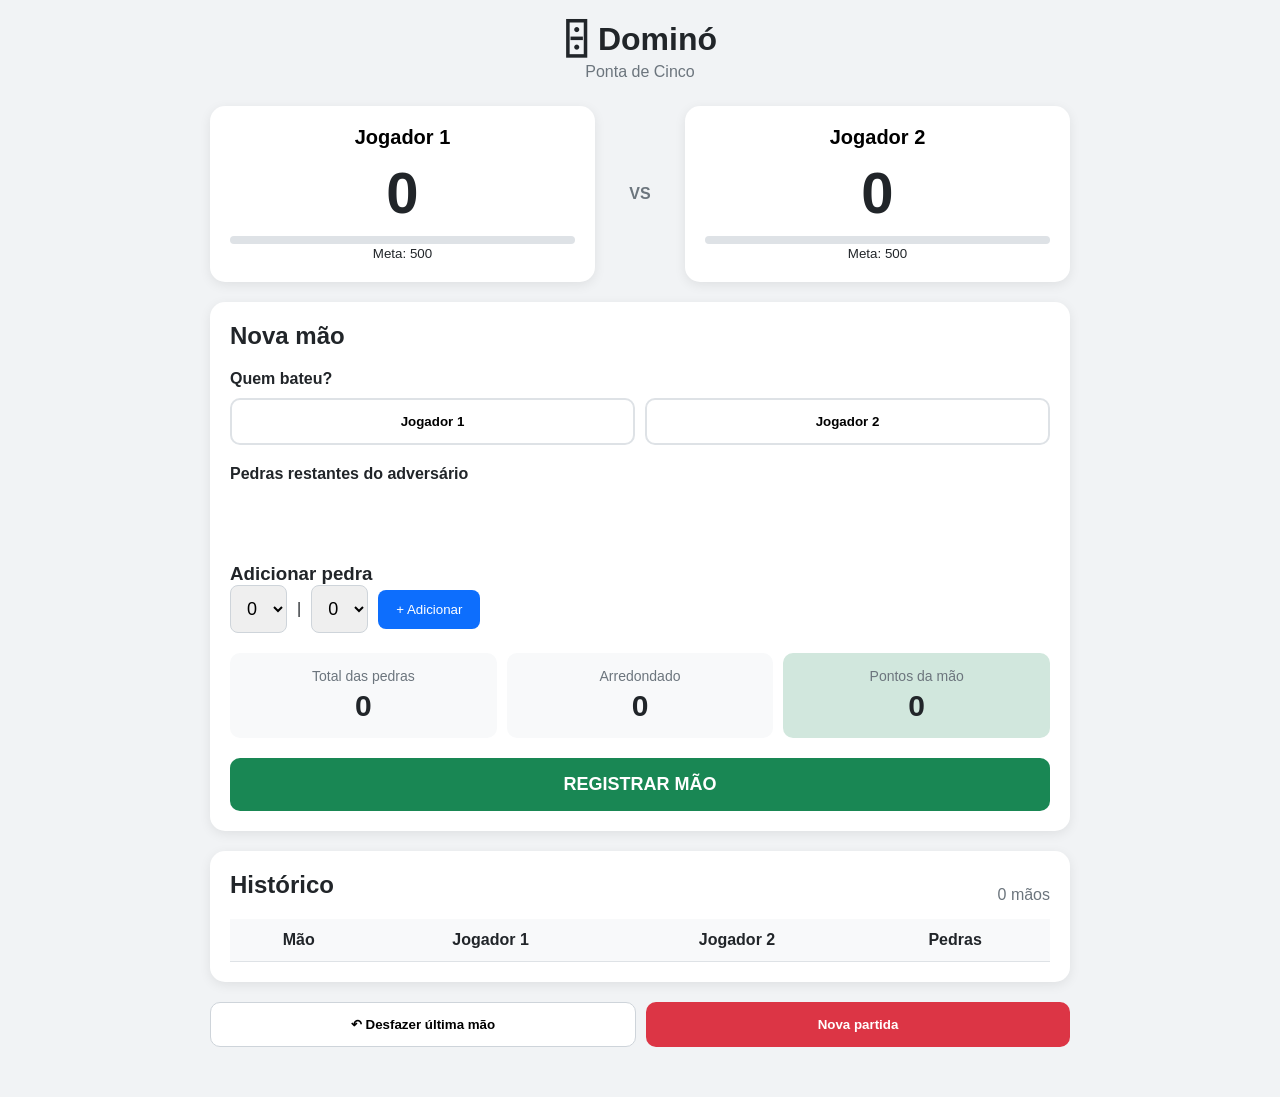
==== domino.html @ 83d8d3a5 "Add files via upload" ====
<!DOCTYPE html>
<html lang="pt-BR">
<head>
    <meta charset="UTF-8">
    <meta name="viewport" content="width=device-width, initial-scale=1.0">

    <title>Dominó - Ponta de Cinco</title>

    <link rel="stylesheet" href="estyle.css">
</head>

<body>

    <main class="container">

        <header>
            <h1>🁫 Dominó</h1>
            <p>Ponta de Cinco</p>
        </header>


        <!-- =========================
             PLACAR
        ========================== -->

        <section class="placar">

            <div class="jogador-card" id="cardJogador1">

                <input
                    type="text"
                    id="nomeJogador1"
                    value="Jogador 1"
                    class="nome-jogador"
                >

                <div
                    class="pontuacao"
                    id="pontuacaoJogador1">
                    0
                </div>

                <div class="barra">
                    <div
                        class="progresso"
                        id="progressoJogador1">
                    </div>
                </div>

                <small>Meta: 500</small>

            </div>


            <div class="vs">
                VS
            </div>


            <div class="jogador-card" id="cardJogador2">

                <input
                    type="text"
                    id="nomeJogador2"
                    value="Jogador 2"
                    class="nome-jogador"
                >

                <div
                    class="pontuacao"
                    id="pontuacaoJogador2">
                    0
                </div>

                <div class="barra">
                    <div
                        class="progresso"
                        id="progressoJogador2">
                    </div>
                </div>

                <small>Meta: 500</small>

            </div>

        </section>


        <!-- =========================
             NOVA MÃO
        ========================== -->

        <section class="painel">

            <h2>Nova mão</h2>


            <div class="campo">

                <label>Quem bateu?</label>

                <div class="botoes-jogador">

                    <button
                        id="btnJogador1"
                        class="btn-jogador"
                        onclick="selecionarJogador(1)">
                        Jogador 1
                    </button>

                    <button
                        id="btnJogador2"
                        class="btn-jogador"
                        onclick="selecionarJogador(2)">
                        Jogador 2
                    </button>

                </div>

            </div>


            <div class="campo">

                <label>
                    Pedras restantes do adversário
                </label>

                <div
                    id="pedrasSelecionadas"
                    class="pedras-selecionadas">
                </div>

            </div>


            <!-- TECLADO DE PEDRAS -->

            <div class="selecao-pedra">

                <h3>Adicionar pedra</h3>

                <div class="pedra-input">

                    <select id="ladoA">
                        <option value="0">0</option>
                        <option value="1">1</option>
                        <option value="2">2</option>
                        <option value="3">3</option>
                        <option value="4">4</option>
                        <option value="5">5</option>
                        <option value="6">6</option>
                    </select>

                    <span>|</span>

                    <select id="ladoB">
                        <option value="0">0</option>
                        <option value="1">1</option>
                        <option value="2">2</option>
                        <option value="3">3</option>
                        <option value="4">4</option>
                        <option value="5">5</option>
                        <option value="6">6</option>
                    </select>

                    <button
                        onclick="adicionarPedra()"
                        class="btn-adicionar">
                        + Adicionar
                    </button>

                </div>

            </div>


            <!-- RESULTADO -->

            <div class="resultado">

                <div>
                    <span>Total das pedras</span>
                    <strong id="totalPedras">0</strong>
                </div>

                <div>
                    <span>Arredondado</span>
                    <strong id="totalArredondado">0</strong>
                </div>

                <div class="resultado-final">

                    <span>Pontos da mão</span>

                    <strong id="pontosMao">
                        0
                    </strong>

                </div>

            </div>


            <button
                id="btnRegistrar"
                class="btn-registrar"
                onclick="registrarMao()">

                REGISTRAR MÃO

            </button>

        </section>


        <!-- =========================
             HISTÓRICO
        ========================== -->

        <section class="painel">

            <div class="titulo-historico">

                <h2>Histórico</h2>

                <span id="contadorMaos">
                    0 mãos
                </span>

            </div>


            <div class="tabela-container">

                <table>

                    <thead>

                        <tr>
                            <th>Mão</th>
                            <th>Jogador 1</th>
                            <th>Jogador 2</th>
                            <th>Pedras</th>
                        </tr>

                    </thead>

                    <tbody id="historico">
                    </tbody>

                </table>

            </div>

        </section>


        <!-- =========================
             CONTROLES
        ========================== -->

        <section class="controles">

            <button
                onclick="desfazerMao()"
                class="btn-secundario">

                ↶ Desfazer última mão

            </button>


            <button
                onclick="novaPartida()"
                class="btn-perigo">

                Nova partida

            </button>

        </section>


        <!-- =========================
             MODAL VENCEDOR
        ========================== -->

        <div
            id="modalVencedor"
            class="modal">

            <div class="modal-conteudo">

                <div class="trofeu">
                    🏆
                </div>

                <h2>Fim de jogo!</h2>

                <p id="textoVencedor"></p>

                <button
                    onclick="novaPartida()"
                    class="btn-registrar">

                    NOVA PARTIDA

                </button>

            </div>

        </div>

    </main>


    <script src="escript.js"></script>

</body>
</html>
---- estyle.css ----
* {
    box-sizing: border-box;
    margin: 0;
    padding: 0;
}

body {
    font-family: Arial, Helvetica, sans-serif;
    background: #f1f3f5;
    color: #212529;
}

.container {
    width: 100%;
    max-width: 900px;
    margin: auto;
    padding: 20px;
}


/* =========================
   CABEÇALHO
========================= */

header {
    text-align: center;
    margin-bottom: 25px;
}

header h1 {
    font-size: 32px;
}

header p {
    color: #6c757d;
    margin-top: 5px;
}


/* =========================
   PLACAR
========================= */

.placar {
    display: grid;
    grid-template-columns: 1fr 60px 1fr;
    align-items: center;
    gap: 15px;
    margin-bottom: 20px;
}

.jogador-card {
    background: white;
    border-radius: 15px;
    padding: 20px;
    text-align: center;
    box-shadow: 0 3px 12px rgba(0,0,0,0.08);
}

.nome-jogador {
    width: 100%;
    border: none;
    text-align: center;
    font-size: 20px;
    font-weight: bold;
    background: transparent;
    outline: none;
}

.pontuacao {
    font-size: 58px;
    font-weight: bold;
    margin: 10px 0;
}

.vs {
    text-align: center;
    font-weight: bold;
    color: #6c757d;
}

.barra {
    width: 100%;
    height: 8px;
    background: #dee2e6;
    border-radius: 10px;
    overflow: hidden;
}

.progresso {
    height: 100%;
    width: 0%;
    transition: width .3s;
    background: #198754;
}


/* =========================
   PAINEL
========================= */

.painel {
    background: white;
    border-radius: 15px;
    padding: 20px;
    margin-bottom: 20px;
    box-shadow: 0 3px 12px rgba(0,0,0,0.08);
}

.painel h2 {
    margin-bottom: 20px;
}


/* =========================
   CAMPOS
========================= */

.campo {
    margin-bottom: 20px;
}

.campo label {
    display: block;
    font-weight: bold;
    margin-bottom: 10px;
}

.botoes-jogador {
    display: flex;
    gap: 10px;
}

.btn-jogador {
    flex: 1;
    padding: 14px;
    border: 2px solid #dee2e6;
    background: white;
    border-radius: 10px;
    cursor: pointer;
    font-weight: bold;
}

.btn-jogador.selecionado {
    background: #198754;
    border-color: #198754;
    color: white;
}


/* =========================
   PEDRAS
========================= */

.pedra-input {
    display: flex;
    align-items: center;
    gap: 10px;
}

.pedra-input select {
    padding: 12px;
    font-size: 18px;
    border-radius: 8px;
    border: 1px solid #ced4da;
}

.btn-adicionar {
    padding: 12px 18px;
    border: none;
    border-radius: 8px;
    background: #0d6efd;
    color: white;
    cursor: pointer;
}

.pedras-selecionadas {
    display: flex;
    flex-wrap: wrap;
    gap: 10px;
    min-height: 50px;
}

.pedra {
    display: flex;
    background: #212529;
    color: white;
    border-radius: 8px;
    overflow: hidden;
    cursor: pointer;
}

.pedra span {
    padding: 8px 10px;
}

.pedra span:first-child {
    border-right: 2px solid white;
}

.pedra:hover {
    opacity: .8;
}


/* =========================
   RESULTADO
========================= */

.resultado {
    display: grid;
    grid-template-columns: repeat(3, 1fr);
    gap: 10px;
    margin: 20px 0;
}

.resultado > div {
    background: #f8f9fa;
    padding: 15px;
    border-radius: 10px;
    text-align: center;
}

.resultado span {
    display: block;
    color: #6c757d;
    font-size: 14px;
}

.resultado strong {
    display: block;
    font-size: 30px;
    margin-top: 5px;
}

.resultado-final {
    background: #d1e7dd !important;
}

.btn-registrar {
    width: 100%;
    padding: 16px;
    border: none;
    border-radius: 10px;
    background: #198754;
    color: white;
    font-size: 18px;
    font-weight: bold;
    cursor: pointer;
}

.btn-registrar:hover {
    opacity: .9;
}


/* =========================
   HISTÓRICO
========================= */

.titulo-historico {
    display: flex;
    justify-content: space-between;
    align-items: center;
}

.titulo-historico span {
    color: #6c757d;
}

.tabela-container {
    overflow-x: auto;
}

table {
    width: 100%;
    border-collapse: collapse;
}

th,
td {
    padding: 12px;
    border-bottom: 1px solid #dee2e6;
    text-align: center;
}

th {
    background: #f8f9fa;
}


/* =========================
   CONTROLES
========================= */

.controles {
    display: flex;
    gap: 10px;
    margin-bottom: 30px;
}

.controles button {
    flex: 1;
    padding: 14px;
    border-radius: 10px;
    cursor: pointer;
    font-weight: bold;
}

.btn-secundario {
    background: white;
    border: 1px solid #ced4da;
}

.btn-perigo {
    background: #dc3545;
    color: white;
    border: none;
}


/* =========================
   MODAL
========================= */

.modal {
    display: none;
    position: fixed;
    inset: 0;
    background: rgba(0,0,0,.6);
    align-items: center;
    justify-content: center;
    padding: 20px;
}

.modal.ativo {
    display: flex;
}

.modal-conteudo {
    background: white;
    padding: 35px;
    border-radius: 20px;
    text-align: center;
    width: 100%;
    max-width: 400px;
}

.trofeu {
    font-size: 60px;
    margin-bottom: 15px;
}

.modal-conteudo h2 {
    margin-bottom: 10px;
}

.modal-conteudo p {
    margin-bottom: 25px;
    font-size: 18px;
}


/* =========================
   CELULAR
========================= */

@media (max-width: 600px) {

    .container {
        padding: 10px;
    }

    .placar {
        grid-template-columns: 1fr 35px 1fr;
        gap: 5px;
    }

    .jogador-card {
        padding: 12px 5px;
    }

    .nome-jogador {
        font-size: 16px;
    }

    .pontuacao {
        font-size: 40px;
    }

    .resultado {
        grid-template-columns: 1fr;
    }

    .pedra-input {
        flex-wrap: wrap;
    }

    .btn-adicionar {
        width: 100%;
    }

    .controles {
        flex-direction: column;
    }
}
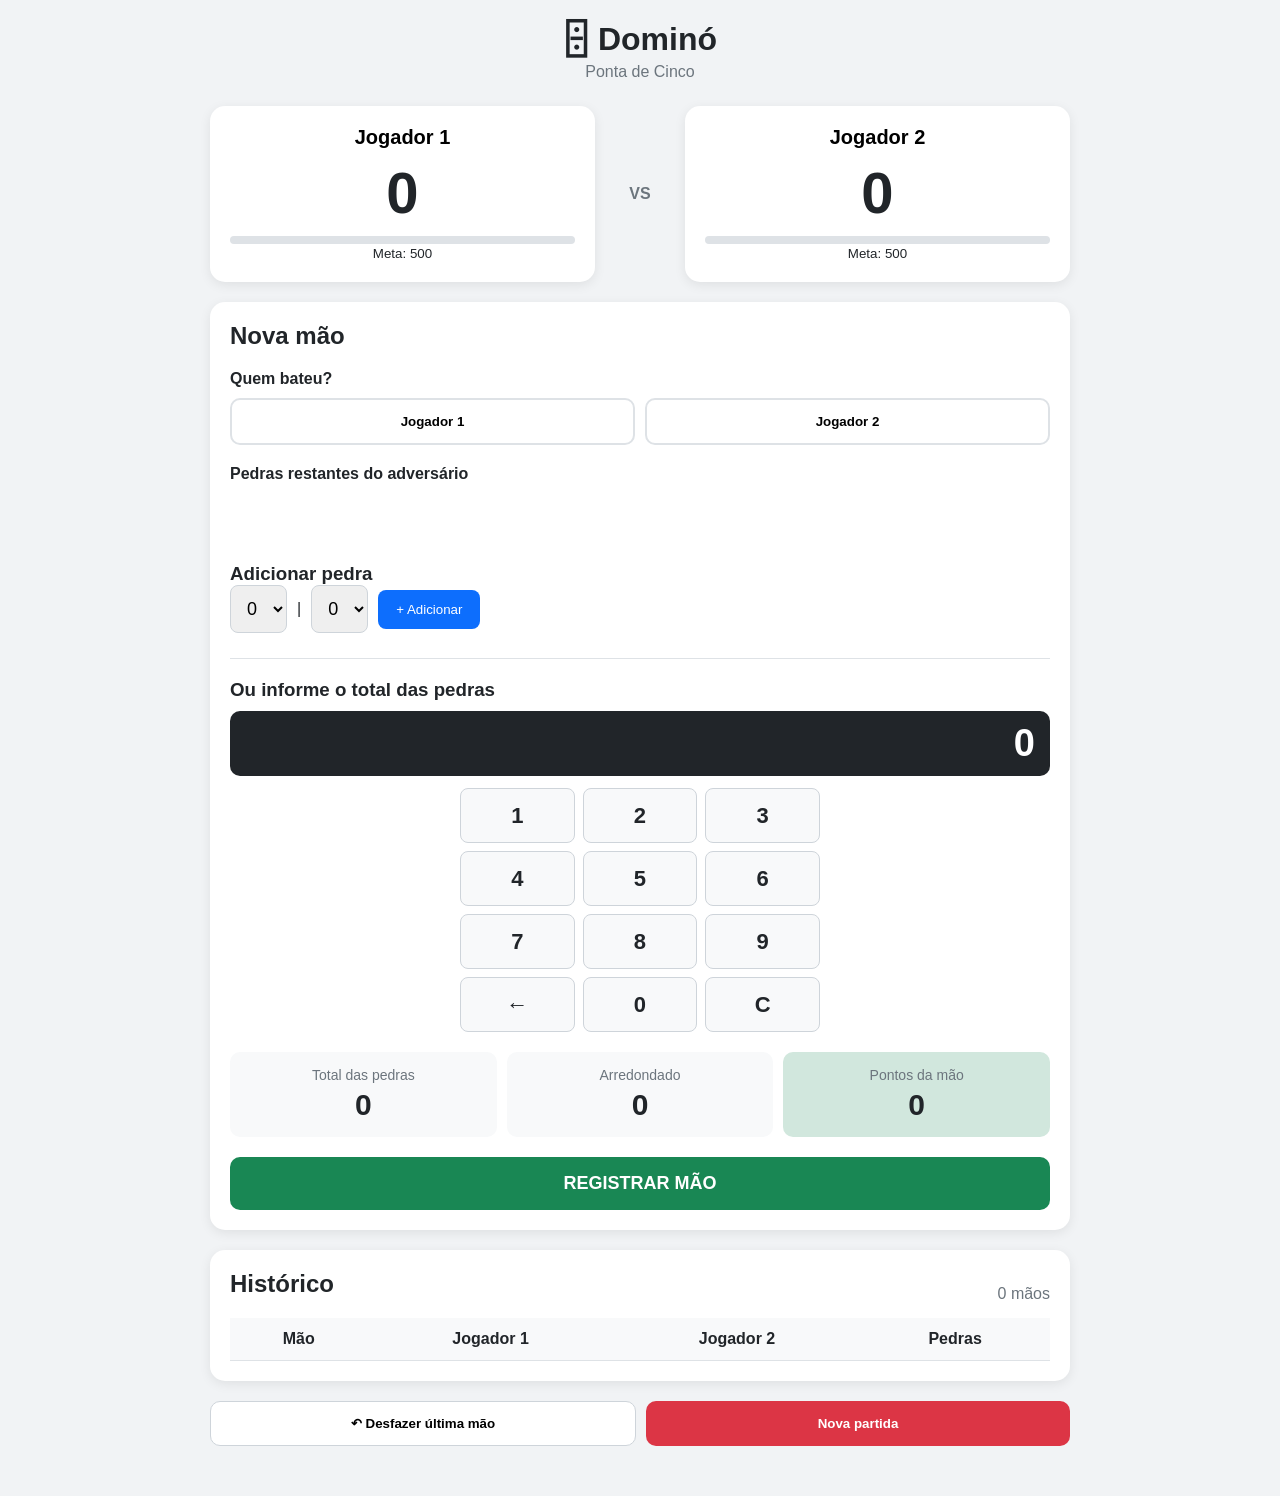
==== commit eccaa4f6: "Add files via upload" ====
--- a/domino.html
+++ b/domino.html
@@ -174,7 +174,34 @@
 
             </div>
 
-
+<!-- =========================
+     TECLADO NUMÉRICO
+========================== -->
+<div class="teclado-total">
+
+    <h3>Ou informe o total das pedras</h3>
+
+    <div id="displayTotal" class="display-total">0</div>
+
+    <div class="teclas">
+        <button type="button" onclick="digitarNumero(1)">1</button>
+        <button type="button" onclick="digitarNumero(2)">2</button>
+        <button type="button" onclick="digitarNumero(3)">3</button>
+
+        <button type="button" onclick="digitarNumero(4)">4</button>
+        <button type="button" onclick="digitarNumero(5)">5</button>
+        <button type="button" onclick="digitarNumero(6)">6</button>
+
+        <button type="button" onclick="digitarNumero(7)">7</button>
+        <button type="button" onclick="digitarNumero(8)">8</button>
+        <button type="button" onclick="digitarNumero(9)">9</button>
+
+        <button type="button" onclick="apagarNumero()">←</button>
+        <button type="button" onclick="digitarNumero(0)">0</button>
+        <button type="button" onclick="limparNumero()">C</button>
+    </div>
+
+</div>
             <!-- RESULTADO -->
 
             <div class="resultado">
--- a/estyle.css
+++ b/estyle.css
@@ -403,4 +403,76 @@
     .controles {
         flex-direction: column;
     }
-}+}
+/* =========================
+   VISOR E TECLADO NUMÉRICO
+========================= */
+
+.teclado-total {
+    margin-top: 25px;
+    padding-top: 20px;
+    border-top: 1px solid #dee2e6;
+}
+
+.teclado-total h3 {
+    margin-bottom: 10px;
+}
+
+.display-total {
+    width: 100%;
+    min-height: 65px;
+    padding: 10px 15px;
+
+    background: #212529;
+    color: white;
+
+    border-radius: 10px;
+
+    font-size: 38px;
+    font-weight: bold;
+
+    text-align: right;
+
+    display: flex;
+    align-items: center;
+    justify-content: flex-end;
+
+    margin-bottom: 12px;
+}
+
+.teclas {
+    display: grid;
+
+    grid-template-columns: repeat(3, 1fr);
+
+    gap: 8px;
+
+    max-width: 360px;
+
+    margin: 0 auto;
+}
+
+.teclas button {
+    height: 55px;
+
+    border: 1px solid #ced4da;
+
+    border-radius: 8px;
+
+    background: #f8f9fa;
+
+    color: #212529;
+
+    font-size: 22px;
+    font-weight: bold;
+
+    cursor: pointer;
+}
+
+.teclas button:hover {
+    background: #e9ecef;
+}
+
+.teclas button:active {
+    transform: scale(0.97);
+}
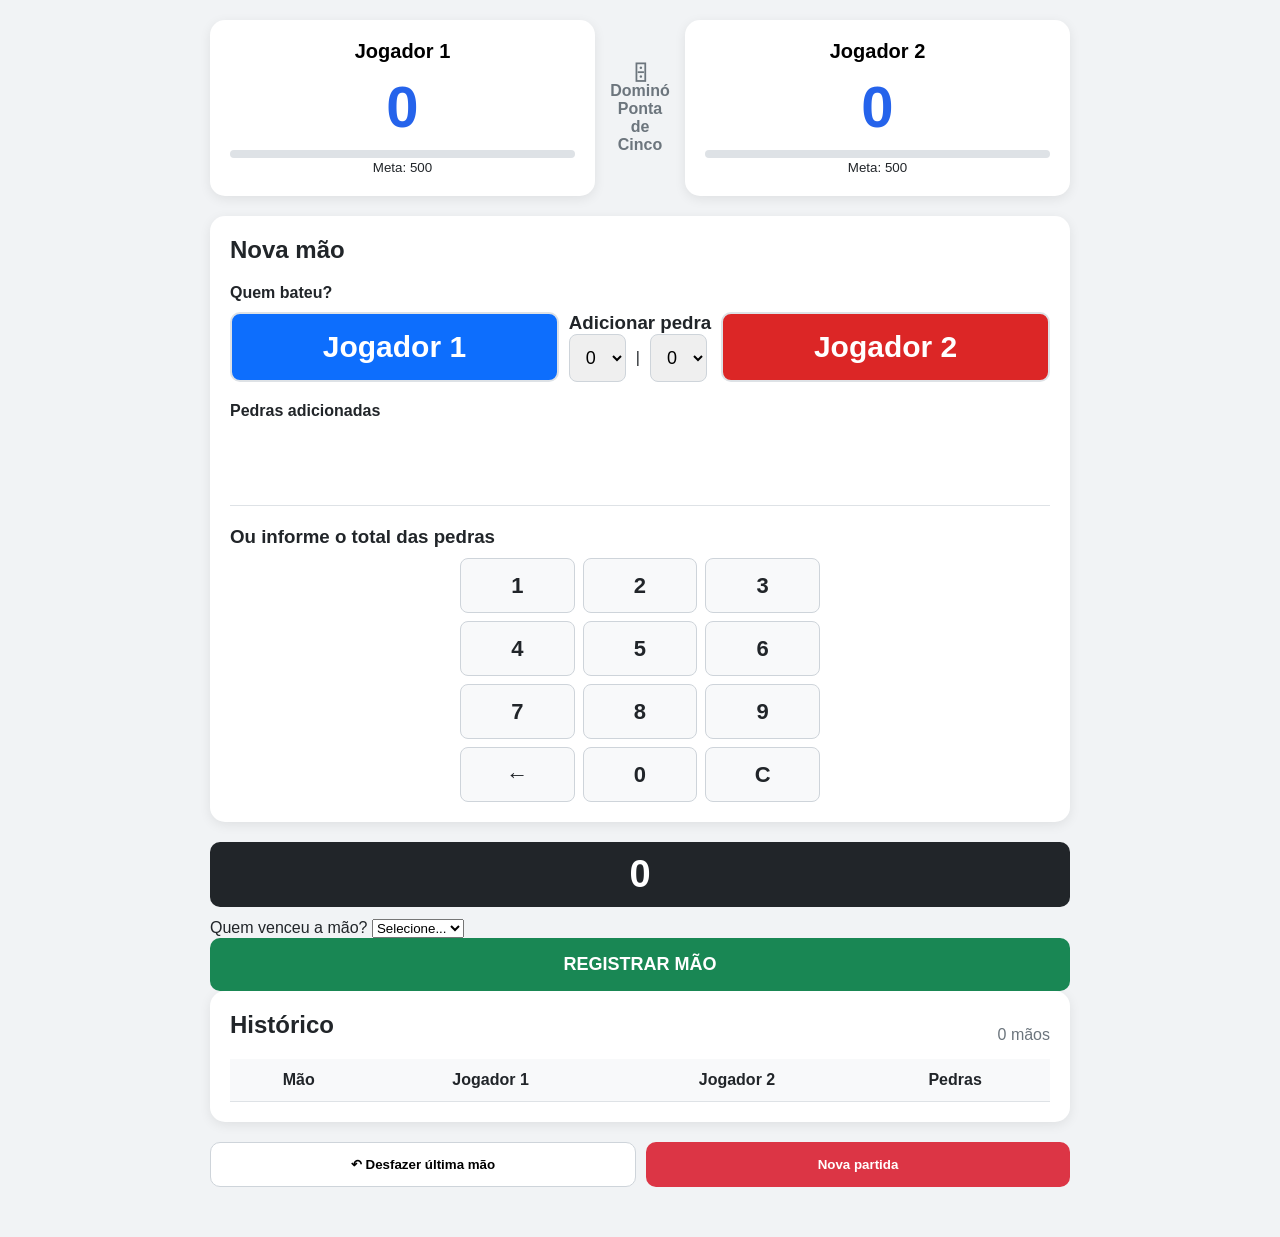
==== commit 05143ee8: "Add files via upload" ====
--- a/domino.html
+++ b/domino.html
@@ -12,13 +12,6 @@
 <body>
 
     <main class="container">
-
-        <header>
-            <h1>🁫 Dominó</h1>
-            <p>Ponta de Cinco</p>
-        </header>
-
-
         <!-- =========================
              PLACAR
         ========================== -->
@@ -53,7 +46,8 @@
 
 
             <div class="vs">
-                VS
+            <p>🁫 Dominó</h1>
+            <p>Ponta de Cinco</p>
             </div>
 
 
@@ -74,7 +68,7 @@
 
                 <div class="barra">
                     <div
-                        class="progresso"
+                        class="progresso2"
                         id="progressoJogador2">
                     </div>
                 </div>
@@ -103,38 +97,10 @@
 
                     <button
                         id="btnJogador1"
-                        class="btn-jogador"
-                        onclick="selecionarJogador(1)">
+                        class="btn-jogador1"
+                        onclick="adicionarPedraAoJogador(1)">
                         Jogador 1
                     </button>
-
-                    <button
-                        id="btnJogador2"
-                        class="btn-jogador"
-                        onclick="selecionarJogador(2)">
-                        Jogador 2
-                    </button>
-
-                </div>
-
-            </div>
-
-
-            <div class="campo">
-
-                <label>
-                    Pedras restantes do adversário
-                </label>
-
-                <div
-                    id="pedrasSelecionadas"
-                    class="pedras-selecionadas">
-                </div>
-
-            </div>
-
-
-            <!-- TECLADO DE PEDRAS -->
 
             <div class="selecao-pedra">
 
@@ -164,16 +130,41 @@
                         <option value="6">6</option>
                     </select>
 
+                </div>
+
+            </div>
                     <button
-                        onclick="adicionarPedra()"
-                        class="btn-adicionar">
-                        + Adicionar
+                        id="btnJogador2"
+                        class="btn-jogador2"
+                        onclick="adicionarPedraAoJogador(2)">
+                        Jogador 2
                     </button>
 
                 </div>
 
             </div>
 
+
+            <div class="campo">
+
+                <label>
+                    Pedras adicionadas
+                </label>
+
+                <div
+                    id="pedrasSelecionadas"
+                    class="pedras-selecionadas">
+                </div>
+
+            </div>
+
+
+            <!-- TECLADO DE PEDRAS -->
+
+
+         
+
+            </div>
 <!-- =========================
      TECLADO NUMÉRICO
 ========================== -->
@@ -181,53 +172,44 @@
 
     <h3>Ou informe o total das pedras</h3>
 
-    <div id="displayTotal" class="display-total">0</div>
-
+    
     <div class="teclas">
         <button type="button" onclick="digitarNumero(1)">1</button>
         <button type="button" onclick="digitarNumero(2)">2</button>
         <button type="button" onclick="digitarNumero(3)">3</button>
-
+        
         <button type="button" onclick="digitarNumero(4)">4</button>
         <button type="button" onclick="digitarNumero(5)">5</button>
         <button type="button" onclick="digitarNumero(6)">6</button>
-
+        
         <button type="button" onclick="digitarNumero(7)">7</button>
         <button type="button" onclick="digitarNumero(8)">8</button>
         <button type="button" onclick="digitarNumero(9)">9</button>
-
+        
         <button type="button" onclick="apagarNumero()">←</button>
         <button type="button" onclick="digitarNumero(0)">0</button>
         <button type="button" onclick="limparNumero()">C</button>
     </div>
-
+    
 </div>
-            <!-- RESULTADO -->
-
-            <div class="resultado">
-
-                <div>
-                    <span>Total das pedras</span>
-                    <strong id="totalPedras">0</strong>
-                </div>
-
-                <div>
-                    <span>Arredondado</span>
-                    <strong id="totalArredondado">0</strong>
-                </div>
-
-                <div class="resultado-final">
-
-                    <span>Pontos da mão</span>
-
-                    <strong id="pontosMao">
-                        0
-                    </strong>
-
-                </div>
-
-            </div>
-
+<!-- RESULTADO -->
+</section>
+
+<div id="displayTotal" class="display-total">0</div>
+
+<div class="selecionar-vencedor">
+
+    <label for="vencedorMao">
+        Quem venceu a mão?
+    </label>
+
+    <select id="vencedorMao">
+        <option value="">Selecione...</option>
+        <option value="1">Jogador 1</option>
+        <option value="2">Jogador 2</option>
+    </select>
+
+</div>
 
             <button
                 id="btnRegistrar"
@@ -238,7 +220,6 @@
 
             </button>
 
-        </section>
 
 
         <!-- =========================
--- a/estyle.css
+++ b/estyle.css
@@ -71,8 +71,16 @@
     font-size: 58px;
     font-weight: bold;
     margin: 10px 0;
-}
-
+    color: #2563eb;
+
+}
+.pontuacao2 {
+    font-size: 58px;
+    font-weight: bold;
+    margin: 10px 0;
+    color: #dc2626;
+
+}
 .vs {
     text-align: center;
     font-weight: bold;
@@ -87,13 +95,18 @@
     overflow: hidden;
 }
 
+.progresso2 {
+    height: 100%;
+    width: 0%;
+    transition: width .3s;
+    background: #dc2626;
+}
 .progresso {
     height: 100%;
     width: 0%;
     transition: width .3s;
-    background: #198754;
-}
-
+    background: #2563eb;
+}
 
 /* =========================
    PAINEL
@@ -130,17 +143,28 @@
     display: flex;
     gap: 10px;
 }
-
-.btn-jogador {
+.btn-jogador2 {
+    font-size: 30px;
     flex: 1;
     padding: 14px;
     border: 2px solid #dee2e6;
-    background: white;
-    border-radius: 10px;
-    cursor: pointer;
-    font-weight: bold;
-}
-
+    background: #dc2626;
+    border-radius: 10px;
+    cursor: pointer;
+    font-weight: bold;
+    color: white;
+}
+.btn-jogador1 {
+        font-size: 30px;
+    flex: 1;
+    padding: 14px;
+    border: 2px solid #dee2e6;
+    background: #0d6efd;
+    border-radius: 10px;
+    cursor: pointer;
+    font-weight: bold;
+    color: white;
+}
 .btn-jogador.selecionado {
     background: #198754;
     border-color: #198754;
@@ -435,7 +459,7 @@
 
     display: flex;
     align-items: center;
-    justify-content: flex-end;
+    justify-content: center;
 
     margin-bottom: 12px;
 }
@@ -476,3 +500,12 @@
 .teclas button:active {
     transform: scale(0.97);
 }
+.pedra-jogador1 {
+    background: #2563eb;
+    border: 2px solid #2563eb;
+}
+
+.pedra-jogador2 {
+    background: #dc2626;
+    border: 2px solid #dc2626;
+}
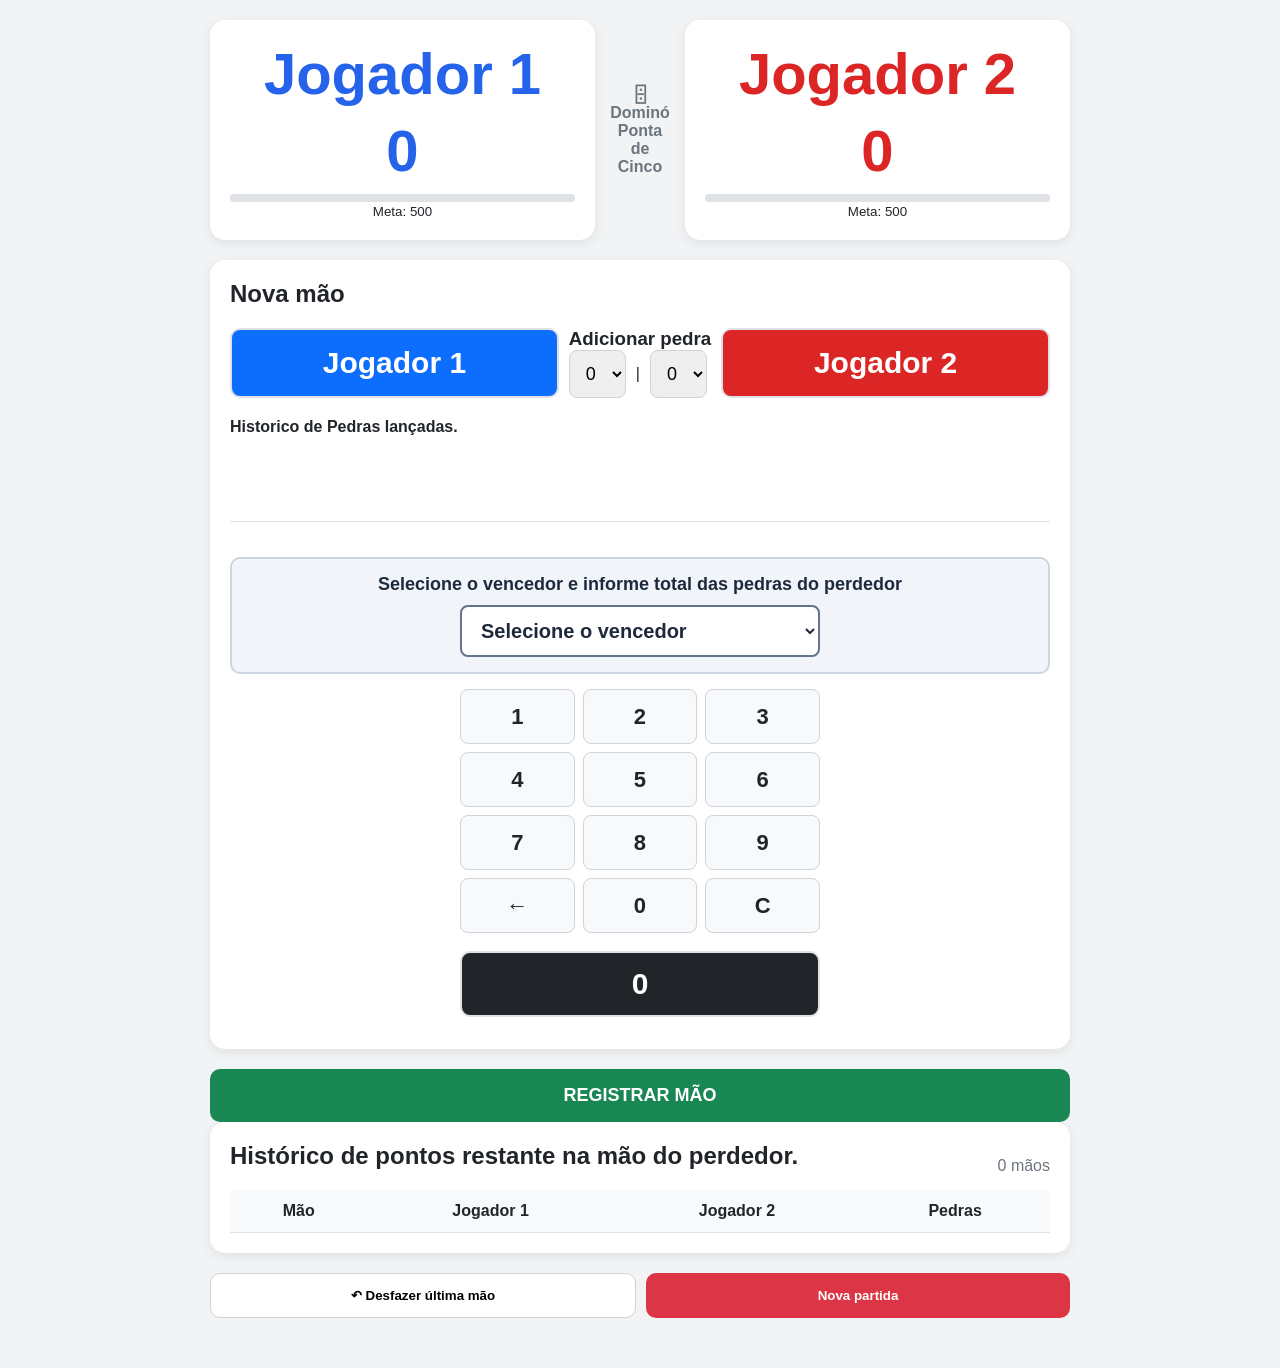
==== commit a3c6d611: "Add files via upload" ====
--- a/domino.html
+++ b/domino.html
@@ -24,11 +24,11 @@
                     type="text"
                     id="nomeJogador1"
                     value="Jogador 1"
-                    class="nome-jogador"
+                    class="nome-jogador1"
                 >
 
                 <div
-                    class="pontuacao"
+                    class="pontuacao1"
                     id="pontuacaoJogador1">
                     0
                 </div>
@@ -57,11 +57,11 @@
                     type="text"
                     id="nomeJogador2"
                     value="Jogador 2"
-                    class="nome-jogador"
+                    class="nome-jogador2"
                 >
 
                 <div
-                    class="pontuacao"
+                    class="pontuacao2"
                     id="pontuacaoJogador2">
                     0
                 </div>
@@ -91,7 +91,6 @@
 
             <div class="campo">
 
-                <label>Quem bateu?</label>
 
                 <div class="botoes-jogador">
 
@@ -148,7 +147,7 @@
             <div class="campo">
 
                 <label>
-                    Pedras adicionadas
+                    Historico de Pedras lançadas.
                 </label>
 
                 <div
@@ -169,8 +168,19 @@
      TECLADO NUMÉRICO
 ========================== -->
 <div class="teclado-total">
-
-    <h3>Ou informe o total das pedras</h3>
+<div class="selecionar-vencedor">
+
+    <label for="vencedorMao">
+        Selecione o vencedor e informe total das pedras do perdedor
+    </label>
+
+<select id="vencedorMao" onchange="atualizarCorVencedor()">
+            <option value="">Selecione o vencedor</option>
+        <option value="1">🔵 Jogador 1</option>
+        <option value="2">🔴 Jogador 2</option>
+    </select>
+
+</div>
 
     
     <div class="teclas">
@@ -192,24 +202,13 @@
     </div>
     
 </div>
+<br>
+<div id="displayTotal" class="display-total">0</div>
 <!-- RESULTADO -->
 </section>
 
-<div id="displayTotal" class="display-total">0</div>
-
-<div class="selecionar-vencedor">
-
-    <label for="vencedorMao">
-        Quem venceu a mão?
-    </label>
-
-    <select id="vencedorMao">
-        <option value="">Selecione...</option>
-        <option value="1">Jogador 1</option>
-        <option value="2">Jogador 2</option>
-    </select>
-
-</div>
+
+
 
             <button
                 id="btnRegistrar"
@@ -230,7 +229,7 @@
 
             <div class="titulo-historico">
 
-                <h2>Histórico</h2>
+                <h2>Histórico de pontos restante na mão do perdedor.</h2>
 
                 <span id="contadorMaos">
                     0 mãos
--- a/estyle.css
+++ b/estyle.css
@@ -57,7 +57,7 @@
     box-shadow: 0 3px 12px rgba(0,0,0,0.08);
 }
 
-.nome-jogador {
+.nome-jogador1 {
     width: 100%;
     border: none;
     text-align: center;
@@ -65,9 +65,23 @@
     font-weight: bold;
     background: transparent;
     outline: none;
-}
-
-.pontuacao {
+        color: #2563eb;
+    font-size: 58px;
+
+}
+.nome-jogador2 {
+    width: 100%;
+    border: none;
+    text-align: center;
+    font-size: 20px;
+    font-weight: bold;
+    background: transparent;
+    outline: none;
+        color: #dc2626;
+    font-size: 58px;
+
+}
+.pontuacao1 {
     font-size: 58px;
     font-weight: bold;
     margin: 10px 0;
@@ -443,25 +457,29 @@
 }
 
 .display-total {
-    width: 100%;
-    min-height: 65px;
-    padding: 10px 15px;
-
-    background: #212529;
-    color: white;
-
-    border-radius: 10px;
-
+    display: grid;
+    gap: 8px;
+
+    max-width: 360px;
+
+    margin: 0 auto;    padding: 10px 15px;
+    background: #212529;    color: white;
+    border-radius: 10px;
     font-size: 38px;
     font-weight: bold;
-
-    text-align: right;
-
+    text-align: center;
     display: flex;
     align-items: center;
     justify-content: center;
-
     margin-bottom: 12px;
+        font-size: 30px;
+    flex: 1;
+    padding: 14px;
+    border: 2px solid #dee2e6;
+    border-radius: 10px;
+    cursor: pointer;
+    font-weight: bold;
+    color: white;
 }
 
 .teclas {
@@ -508,4 +526,48 @@
 .pedra-jogador2 {
     background: #dc2626;
     border: 2px solid #dc2626;
+}
+.selecionar-vencedor {
+    margin: 15px 0;
+    padding: 15px;
+    border-radius: 10px;
+    background: #f1f5f9;
+    border: 2px solid #cbd5e1;
+    text-align: center;
+}
+
+.selecionar-vencedor label {
+    display: block;
+    margin-bottom: 10px;
+    font-size: 18px;
+    font-weight: 700;
+    color: #1e293b;
+}
+
+.selecionar-vencedor select {
+    width: 100%;
+    max-width: 360px;
+    padding: 12px 15px;
+    font-size: 20px;
+    font-weight: 700;
+    border: 2px solid #64748b;
+    border-radius: 8px;
+    background: white;
+    color: #1e293b;
+    cursor: pointer;
+    transition: all 0.2s ease;
+}
+
+/* Jogador 1 */
+.selecionar-vencedor select.jogador1 {
+    background: #2563eb;
+    border-color: #2563eb;
+    color: #ffffff;
+}
+
+/* Jogador 2 */
+.selecionar-vencedor select.jogador2 {
+    background: #ffffff;
+    border-color: #dc2626;
+    color: #dc2626;
 }
